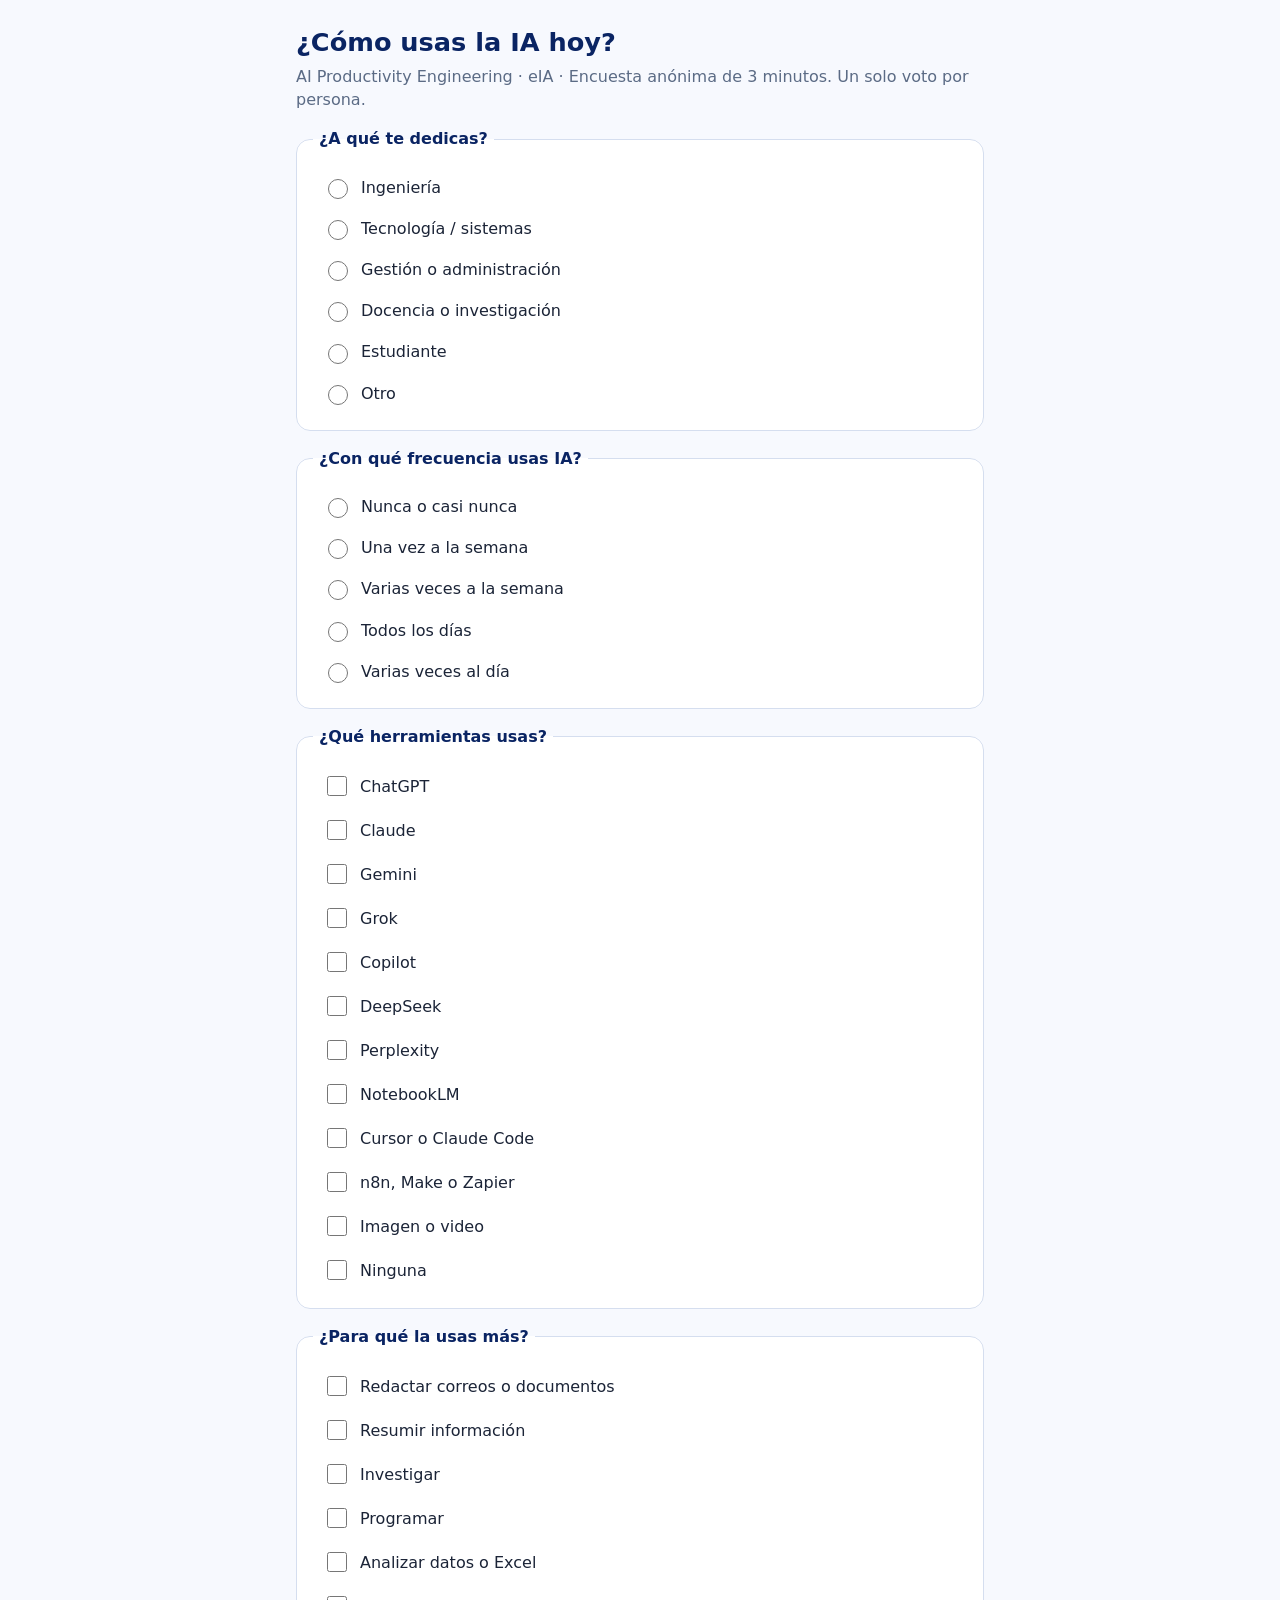
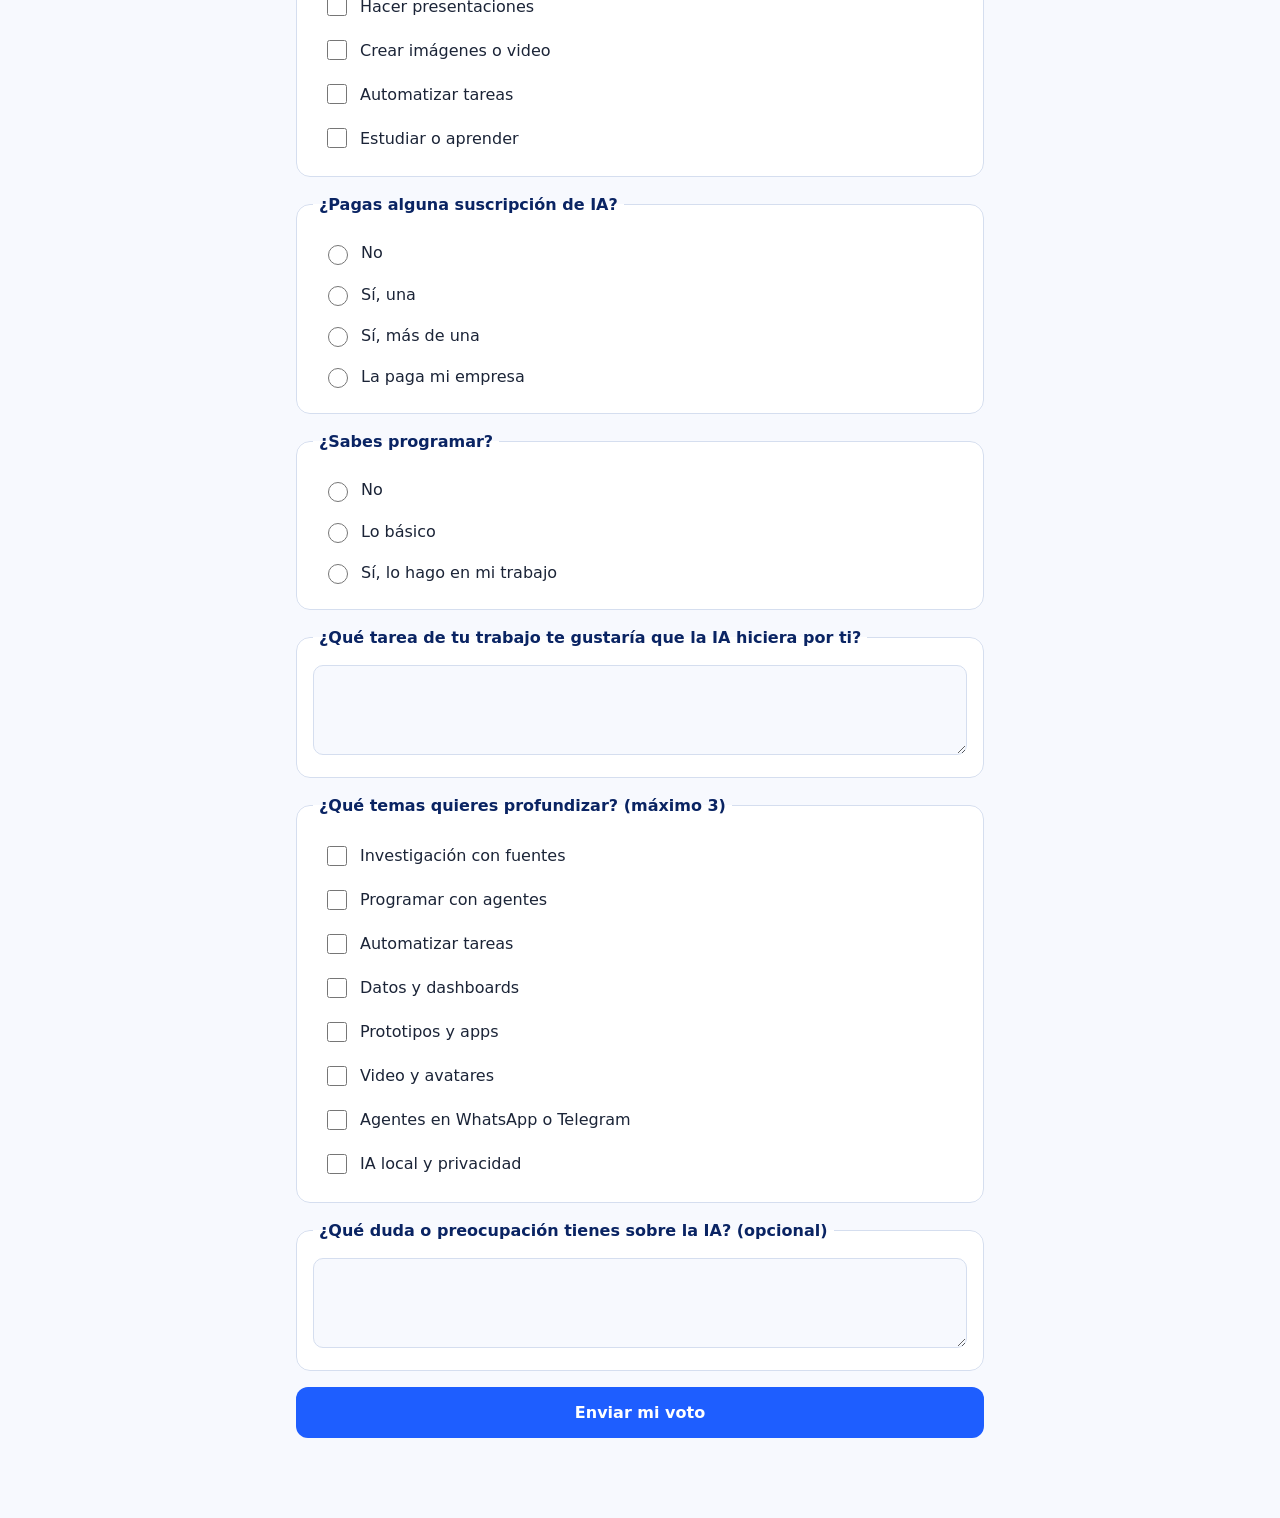
==== index.html @ 334ef554 "Encuesta inicial del curso AI Productivity Engineering: votación única y resultados privados" ====
<!doctype html>
<html lang="es"><head><meta charset="utf-8"><meta name="viewport" content="width=device-width,initial-scale=1">
<title>Encuesta IA</title><link rel="stylesheet" href="estilo.css"></head>
<body><main>
<header><h1>¿Cómo usas la IA hoy?</h1><p>AI Productivity Engineering · eIA · Encuesta anónima de 3 minutos. Un solo voto por persona.</p></header>
<div id="estado"></div>
<form id="f"></form>
</main>
<script src="preguntas.js"></script>
<script>
const f = document.getElementById("f"), estado = document.getElementById("estado");
const K = "encuesta-ia-s1";
function get(k){ try { return localStorage.getItem(k); } catch(e){ return null; } }
function set(k,v){ try { localStorage.setItem(k,v); } catch(e){} }
function yaVoto(){ estado.innerHTML = '<div class="msg"><b>¡Gracias!</b> Tu voto quedó registrado. Veremos los resultados juntos en la próxima clase.</div>'; f.remove(); }
if (get(K + ":votado")) { yaVoto(); }
let token = get(K + ":token");
if (!token) { token = (crypto.randomUUID ? crypto.randomUUID() : String(Math.random()).slice(2) + Date.now()); set(K + ":token", token); }
for (const p of PREGUNTAS) {
  const fs = document.createElement("fieldset"); const lg = document.createElement("legend"); lg.textContent = p.texto; fs.appendChild(lg);
  if (p.tipo === "texto") { const t = document.createElement("textarea"); t.name = p.id; t.maxLength = 1000; fs.appendChild(t); }
  else for (const o of p.opciones) {
    const l = document.createElement("label"); l.className = "op";
    const i = document.createElement("input"); i.type = p.tipo === "una" ? "radio" : "checkbox"; i.name = p.id; i.value = o;
    if (p.max) i.addEventListener("change", () => { const c = f.querySelectorAll(`input[name=${p.id}]:checked`); if (c.length > p.max) i.checked = false; });
    l.append(i, document.createTextNode(o)); fs.appendChild(l);
  }
  f.appendChild(fs);
}
const b = document.createElement("button"); b.type = "submit"; b.textContent = "Enviar mi voto"; f.appendChild(b);
const err = document.createElement("p"); err.className = "err"; f.appendChild(err);
f.addEventListener("submit", async (e) => {
  e.preventDefault(); err.textContent = "";
  const answers = {};
  for (const p of PREGUNTAS) {
    if (p.tipo === "texto") answers[p.id] = f.elements[p.id].value.trim();
    else if (p.tipo === "una") { const c = f.querySelector(`input[name=${p.id}]:checked`); answers[p.id] = c ? c.value : ""; }
    else answers[p.id] = [...f.querySelectorAll(`input[name=${p.id}]:checked`)].map(x => x.value);
  }
  const falta = PREGUNTAS.find(p => !p.opcional && (Array.isArray(answers[p.id]) ? !answers[p.id].length : !answers[p.id]));
  if (falta) { err.textContent = "Falta responder: " + falta.texto; return; }
  b.disabled = true; b.textContent = "Enviando...";
  try {
    const r = await fetch(API + "/vote", { method: "POST", headers: { "Content-Type": "application/json" }, body: JSON.stringify({ token, answers }) });
    if (r.status === 201 || r.status === 409) { set(K + ":votado", "1"); yaVoto(); return; }
    const j = await r.json().catch(() => ({})); throw new Error(j.error || ("error " + r.status));
  } catch (x) { err.textContent = "No se pudo enviar: " + x.message + ". Intenta de nuevo."; b.disabled = false; b.textContent = "Enviar mi voto"; }
});
</script></body></html>
---- estilo.css ----
:root { --navy:#0A2463; --blue:#1E5EFF; --cyan:#00A6FB; --tint:#EEF4FF; --ink:#1B2437; --muted:#5B6B85; --bg:#F7F9FE; --card:#FFFFFF; --line:#D5DEEF; }
@media (prefers-color-scheme: dark) { :root { --navy:#CADCFC; --blue:#7FA6FF; --tint:#16213F; --ink:#E7ECF7; --muted:#9AA8C2; --bg:#0B1226; --card:#121C36; --line:#26345A; } }
* { box-sizing: border-box; }
body { margin:0; font-family: system-ui, -apple-system, Segoe UI, Roboto, sans-serif; background: var(--bg); color: var(--ink); line-height:1.45; }
main { max-width: 720px; margin: 0 auto; padding: 24px 16px 64px; }
header p { color: var(--muted); margin: 4px 0 0; }
h1 { color: var(--navy); font-size: 1.6rem; margin: 0; }
fieldset { border: 1px solid var(--line); background: var(--card); border-radius: 14px; padding: 16px; margin: 16px 0; }
legend { font-weight: 700; color: var(--navy); padding: 0 6px; }
label.op { display: flex; gap: 10px; align-items: center; padding: 9px 10px; border-radius: 10px; cursor: pointer; }
label.op:hover { background: var(--tint); }
input[type=radio], input[type=checkbox] { width: 20px; height: 20px; accent-color: var(--blue); }
textarea, input[type=password] { width: 100%; font: inherit; padding: 10px; border-radius: 10px; border: 1px solid var(--line); background: var(--bg); color: var(--ink); }
textarea { min-height: 90px; }
button { font: inherit; font-weight: 700; background: var(--blue); color: #fff; border: 0; border-radius: 12px; padding: 14px 20px; cursor: pointer; width: 100%; }
button:disabled { opacity: .6; cursor: wait; }
.msg { padding: 14px; border-radius: 12px; background: var(--tint); margin: 16px 0; }
.err { color: #E5484D; font-weight: 600; }
table { width: 100%; border-collapse: collapse; margin: 8px 0 4px; font-size: .95rem; }
th, td { text-align: left; padding: 7px 8px; border-bottom: 1px solid var(--line); vertical-align: middle; }
th { color: var(--muted); font-weight: 600; }
td.n { text-align: right; font-variant-numeric: tabular-nums; width: 60px; }
.bar { height: 10px; border-radius: 5px; background: var(--blue); min-width: 2px; }
.kpi { display:flex; gap:16px; flex-wrap:wrap; margin:16px 0; }
.kpi div { background: var(--card); border:1px solid var(--line); border-radius:14px; padding:12px 16px; }
.kpi b { display:block; font-size:1.8rem; color: var(--navy); }
ul.textos li { margin: 6px 0; }
.row { display:flex; gap:10px; }
.row button { width:auto; }
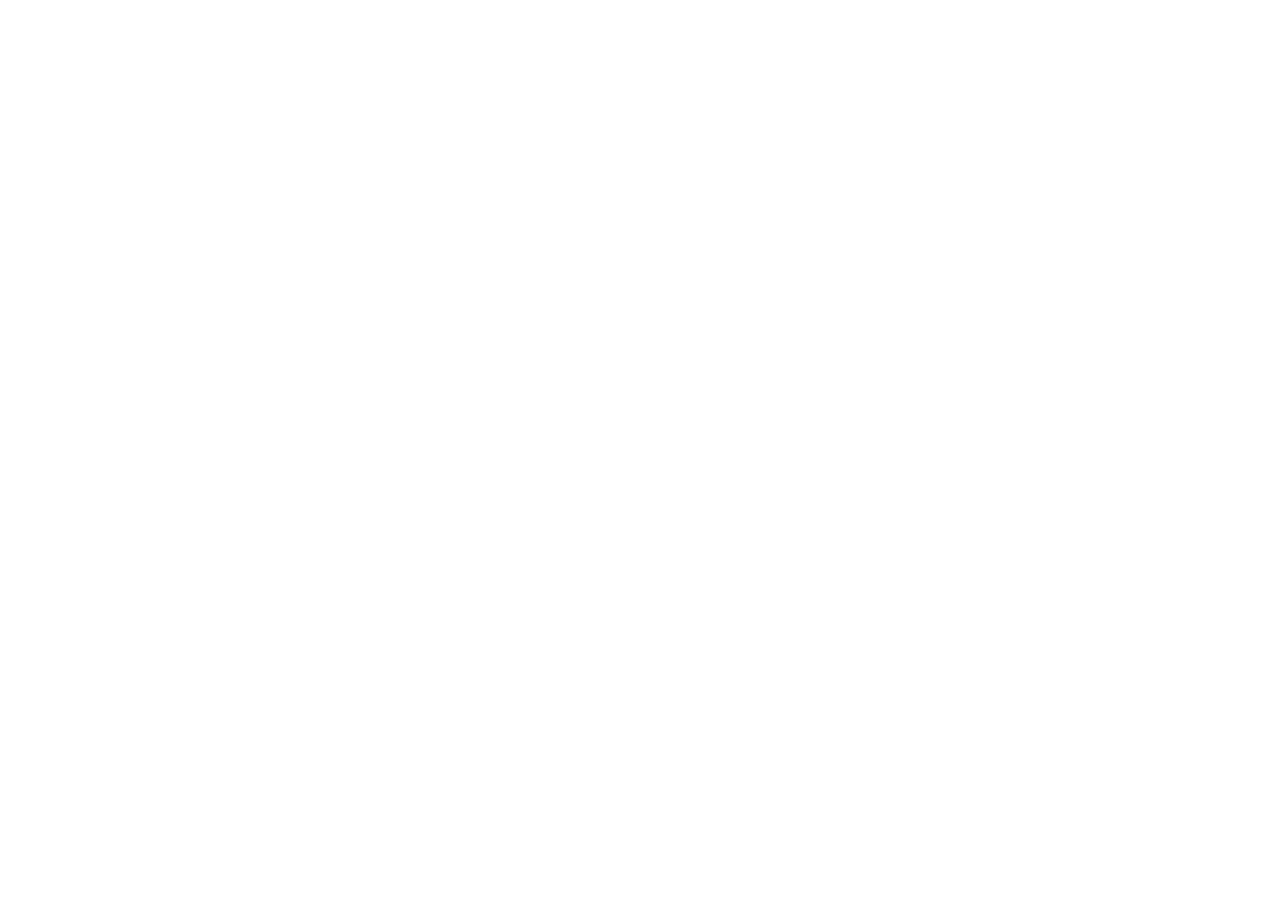
==== commit 2dd07bd3: "Redirige al nuevo sitio del curso" ====
--- a/index.html
+++ b/index.html
@@ -1,49 +1,4 @@
 <!doctype html>
 <html lang="es"><head><meta charset="utf-8"><meta name="viewport" content="width=device-width,initial-scale=1">
-<title>Encuesta IA</title><link rel="stylesheet" href="estilo.css"></head>
-<body><main>
-<header><h1>¿Cómo usas la IA hoy?</h1><p>AI Productivity Engineering · eIA · Encuesta anónima de 3 minutos. Un solo voto por persona.</p></header>
-<div id="estado"></div>
-<form id="f"></form>
-</main>
-<script src="preguntas.js"></script>
-<script>
-const f = document.getElementById("f"), estado = document.getElementById("estado");
-const K = "encuesta-ia-s1";
-function get(k){ try { return localStorage.getItem(k); } catch(e){ return null; } }
-function set(k,v){ try { localStorage.setItem(k,v); } catch(e){} }
-function yaVoto(){ estado.innerHTML = '<div class="msg"><b>¡Gracias!</b> Tu voto quedó registrado. Veremos los resultados juntos en la próxima clase.</div>'; f.remove(); }
-if (get(K + ":votado")) { yaVoto(); }
-let token = get(K + ":token");
-if (!token) { token = (crypto.randomUUID ? crypto.randomUUID() : String(Math.random()).slice(2) + Date.now()); set(K + ":token", token); }
-for (const p of PREGUNTAS) {
-  const fs = document.createElement("fieldset"); const lg = document.createElement("legend"); lg.textContent = p.texto; fs.appendChild(lg);
-  if (p.tipo === "texto") { const t = document.createElement("textarea"); t.name = p.id; t.maxLength = 1000; fs.appendChild(t); }
-  else for (const o of p.opciones) {
-    const l = document.createElement("label"); l.className = "op";
-    const i = document.createElement("input"); i.type = p.tipo === "una" ? "radio" : "checkbox"; i.name = p.id; i.value = o;
-    if (p.max) i.addEventListener("change", () => { const c = f.querySelectorAll(`input[name=${p.id}]:checked`); if (c.length > p.max) i.checked = false; });
-    l.append(i, document.createTextNode(o)); fs.appendChild(l);
-  }
-  f.appendChild(fs);
-}
-const b = document.createElement("button"); b.type = "submit"; b.textContent = "Enviar mi voto"; f.appendChild(b);
-const err = document.createElement("p"); err.className = "err"; f.appendChild(err);
-f.addEventListener("submit", async (e) => {
-  e.preventDefault(); err.textContent = "";
-  const answers = {};
-  for (const p of PREGUNTAS) {
-    if (p.tipo === "texto") answers[p.id] = f.elements[p.id].value.trim();
-    else if (p.tipo === "una") { const c = f.querySelector(`input[name=${p.id}]:checked`); answers[p.id] = c ? c.value : ""; }
-    else answers[p.id] = [...f.querySelectorAll(`input[name=${p.id}]:checked`)].map(x => x.value);
-  }
-  const falta = PREGUNTAS.find(p => !p.opcional && (Array.isArray(answers[p.id]) ? !answers[p.id].length : !answers[p.id]));
-  if (falta) { err.textContent = "Falta responder: " + falta.texto; return; }
-  b.disabled = true; b.textContent = "Enviando...";
-  try {
-    const r = await fetch(API + "/vote", { method: "POST", headers: { "Content-Type": "application/json" }, body: JSON.stringify({ token, answers }) });
-    if (r.status === 201 || r.status === 409) { set(K + ":votado", "1"); yaVoto(); return; }
-    const j = await r.json().catch(() => ({})); throw new Error(j.error || ("error " + r.status));
-  } catch (x) { err.textContent = "No se pudo enviar: " + x.message + ". Intenta de nuevo."; b.disabled = false; b.textContent = "Enviar mi voto"; }
-});
-</script></body></html>
+<title>Redirigiendo…</title><meta http-equiv="refresh" content="0; url=https://unimauro.github.io/curso-ia-productividad/encuesta.html"><link rel="canonical" href="https://unimauro.github.io/curso-ia-productividad/encuesta.html"></head>
+<body><p>Esta página se movió a <a href="https://unimauro.github.io/curso-ia-productividad/encuesta.html">https://unimauro.github.io/curso-ia-productividad/encuesta.html</a>.</p></body></html>
